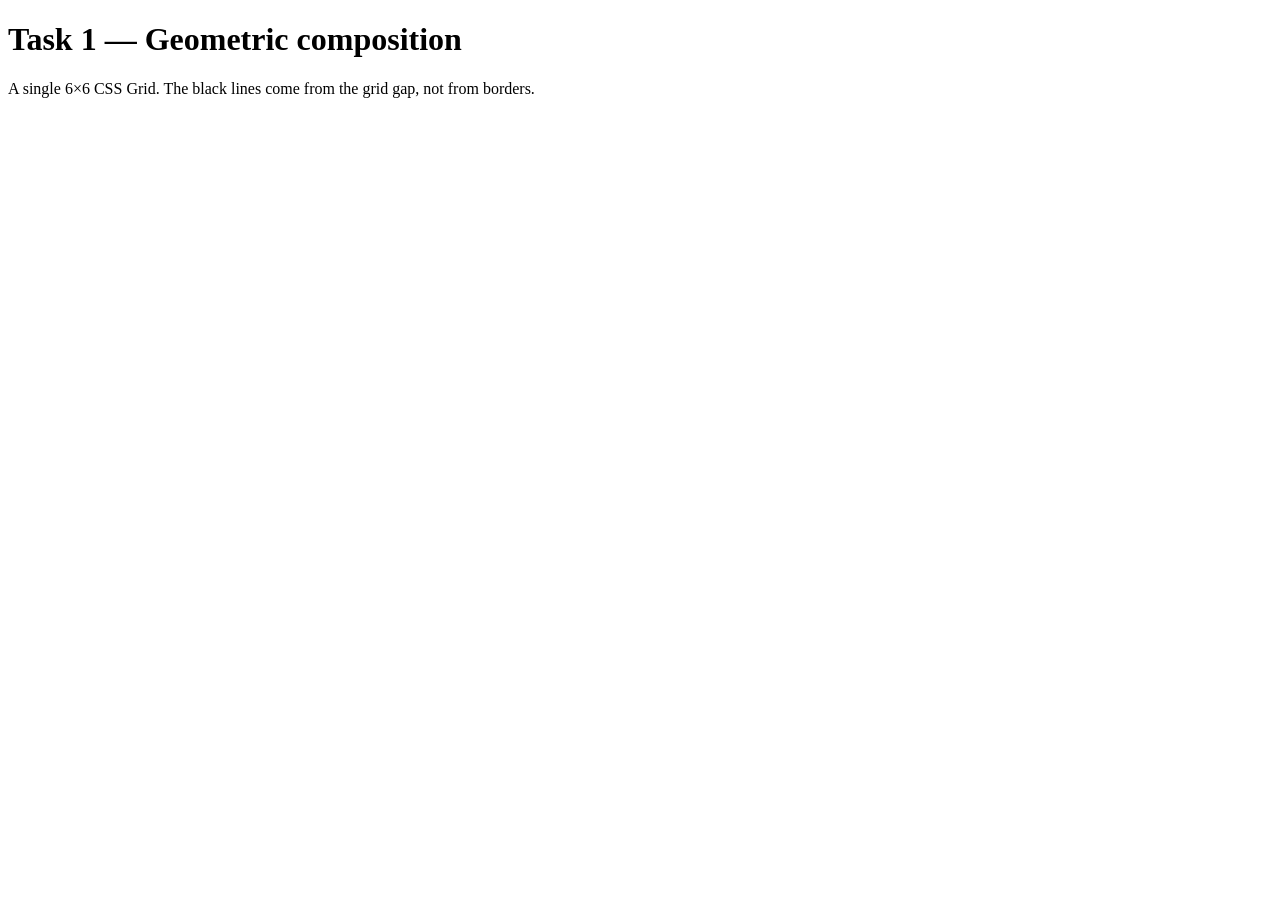
==== task1.html @ f127736e "Add files via upload" ====
<!DOCTYPE html>
<html lang="en">
<head>
  <meta charset="UTF-8" />
  <meta name="viewport" content="width=device-width, initial-scale=1.0" />
  <title>Task 1 — Geometric Composition (CSS Grid)</title>
  <link rel="stylesheet" href="styles.css" />
</head>
<body>
  <main class="page">
    <h1 class="page__title">Task 1 — Geometric composition</h1>
    <p class="page__hint">A single 6×6 CSS Grid. The black lines come from the grid gap, not from borders.</p>

    <div class="composition">
      <div class="block block--blue"></div>
      <div class="block block--strip"></div>
      <div class="block block--yellow"></div>
      <div class="block block--panel"></div>
      <div class="block block--red"></div>
      <div class="block block--black"></div>
      <div class="block block--corner"></div>
    </div>
  </main>
</body>
</html>
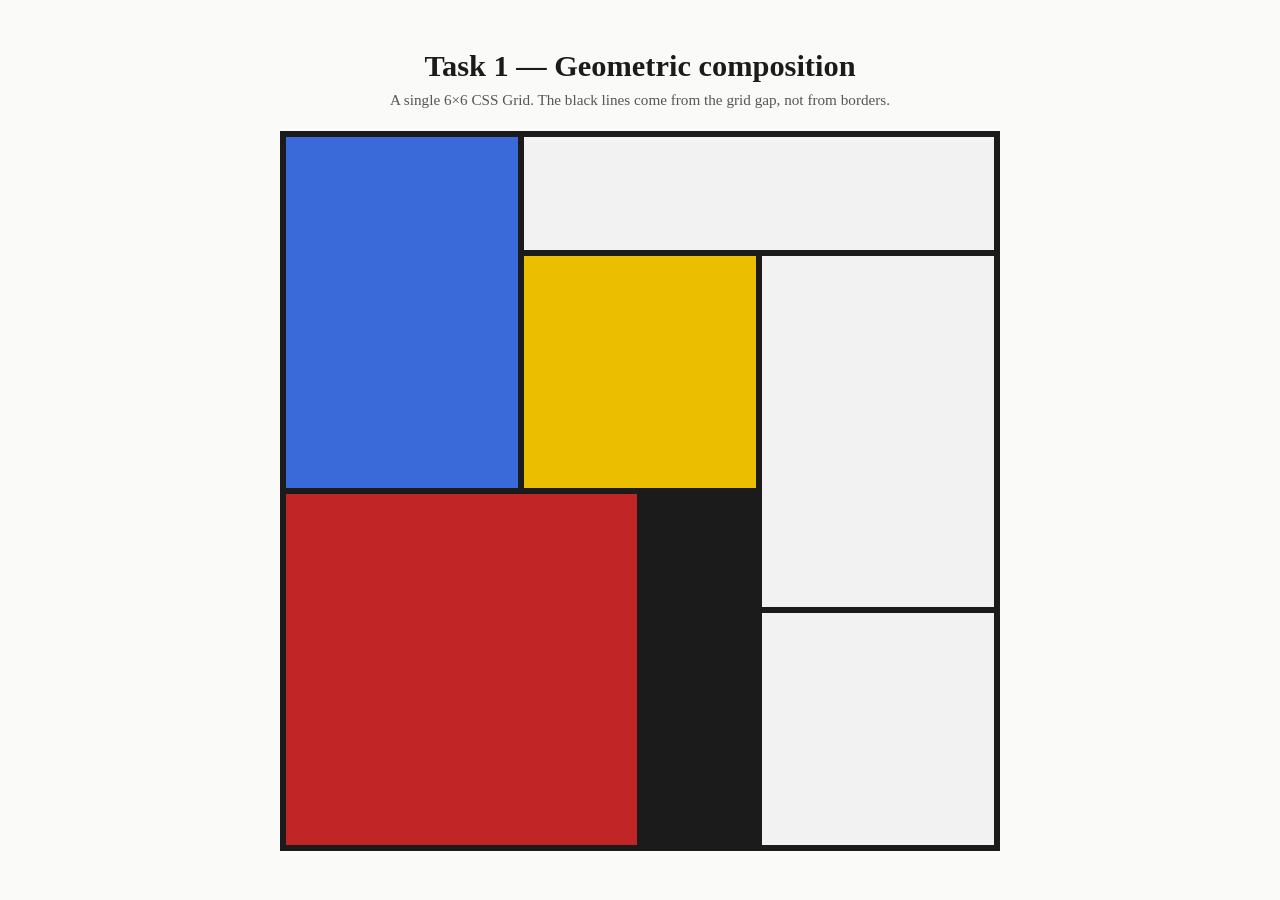
==== commit b7f375ca: "task1.html" ====
--- a/task1.html
+++ b/task1.html
@@ -4,7 +4,7 @@
   <meta charset="UTF-8" />
   <meta name="viewport" content="width=device-width, initial-scale=1.0" />
   <title>Task 1 — Geometric Composition (CSS Grid)</title>
-  <link rel="stylesheet" href="styles.css" />
+  <link rel="stylesheet" href="css/style.css" />
 </head>
 <body>
   <main class="page">
@@ -22,4 +22,4 @@
     </div>
   </main>
 </body>
-</html>+</html>
--- a/css/style.css
+++ b/css/style.css
@@ -0,0 +1,382 @@
+
+:root {
+  --ink: #1b1b1b;
+  --paper: #fafaf8;
+  --blue: #3a6ad9;
+  --yellow: #ecbe00;
+  --red: #c22526;
+  --panel: #f2f2f2;
+  --line: 6px;             
+  --font-body: "Georgia", "Times New Roman", serif;
+}
+
+* { box-sizing: border-box; }
+
+body {
+  margin: 0;
+  min-height: 100vh;
+  display: flex;
+  align-items: center;
+  justify-content: center;
+  background: var(--paper);
+  font-family: var(--font-body);
+  color: var(--ink);
+}
+
+.page {
+  width: 100%;
+  padding: 2rem;
+  display: flex;
+  flex-direction: column;
+  align-items: center;
+  gap: 0.4rem;
+}
+
+.page__title {
+  font-size: clamp(1.25rem, 2vw + 1rem, 1.9rem);
+  margin: 0;
+}
+
+.page__hint {
+  margin: 0 0 1rem;
+  color: #555;
+  font-size: 0.95rem;
+}
+
+.composition {
+  display: grid;
+  grid-template-columns: repeat(6, 1fr);
+  grid-template-rows: repeat(6, 1fr);
+  gap: var(--line);
+  background: var(--ink);              
+  border: var(--line) solid var(--ink);
+
+  
+  width: min(80vw, 80vh);
+  aspect-ratio: 1 / 1;
+
+  grid-template-areas:
+    "blue  blue  strip  strip  strip  strip"
+    "blue  blue  yellow yellow panel  panel"
+    "blue  blue  yellow yellow panel  panel"
+    "red   red   red    black  panel  panel"
+    "red   red   red    black  corner corner"
+    "red   red   red    black  corner corner";
+}
+
+.block { min-width: 0; min-height: 0; }
+
+.block--blue   { grid-area: blue;   background: var(--blue); }
+.block--strip  { grid-area: strip;  background: var(--panel); }
+.block--yellow { grid-area: yellow; background: var(--yellow); }
+.block--panel  { grid-area: panel;  background: var(--panel); }
+.block--red    { grid-area: red;    background: var(--red); }
+.block--black  { grid-area: black;  background: var(--ink); }
+.block--corner { grid-area: corner; background: var(--panel); }
+
+
+.components-page {
+  max-width: 1000px;
+  margin: 0 auto;
+  padding: 2rem 1rem;
+  display: flex;
+  flex-direction: column;
+  gap: 2.5rem;
+}
+
+.component-section {
+  background: #ffffff;
+  padding: 1.5rem;
+  border-radius: 8px;
+  box-shadow: 0 2px 8px rgba(0, 0, 0, 0.06);
+}
+
+.component-title {
+  font-size: 1.1rem;
+  font-weight: bold;
+  color: #444;
+  margin-bottom: 1rem;
+  border-bottom: 2px solid #f0f0f0;
+  padding-bottom: 0.5rem;
+}
+
+
+.btn {
+  padding: 0.6rem 1.2rem;
+  border: none;
+  background: var(--blue);
+  color: #fff;
+  border-radius: 4px;
+  cursor: pointer;
+  font-family: inherit;
+  font-size: 0.9rem;
+}
+
+.btn--outline {
+  background: transparent;
+  border: 1px solid #fff;
+  color: #fff;
+}
+
+
+.navbar {
+  display: flex;
+  align-items: center;
+  justify-content: space-between;
+  gap: 1rem;
+  background: var(--ink);
+  color: #fff;
+  padding: 0.8rem 1.2rem;
+  border-radius: 6px;
+}
+
+.navbar__logo {
+  font-weight: bold;
+  font-size: 1.2rem;
+  white-space: nowrap;
+}
+
+.navbar__links {
+  display: flex;
+  gap: 1.2rem;
+  list-style: none;
+  margin: 0;
+  padding: 0;
+}
+
+.navbar__links a {
+  color: #ccc;
+  text-decoration: none;
+}
+
+.navbar__actions {
+  display: flex;
+  gap: 0.5rem;
+  margin-left: auto; 
+}
+
+
+.card-row {
+  display: flex;
+  gap: 1.5rem;
+  align-items: stretch; 
+}
+
+.card {
+  flex: 1;
+  display: flex;
+  flex-direction: column;
+  justify-content: space-between;
+  background: var(--paper);
+  padding: 1.2rem;
+  border: 1px solid #eee;
+  border-radius: 6px;
+}
+
+.card__body {
+  margin-bottom: 1rem;
+}
+
+.card__button {
+  margin-top: auto; 
+  align-self: flex-start;
+}
+
+
+.pagination {
+  display: flex;
+  align-items: center;
+  justify-content: space-between;
+  flex-wrap: wrap; 
+  gap: 1rem;
+  padding: 0.8rem;
+  background: var(--paper);
+  border-radius: 6px;
+}
+
+.pagination__pages {
+  display: flex;
+  gap: 0.5rem;
+  align-items: center;
+}
+
+.pagination__count {
+  margin-left: auto;
+  color: #666;
+  font-size: 0.9rem;
+}
+
+
+.comment {
+  display: flex;
+  gap: 1rem;
+  align-items: flex-start;
+}
+
+.comment__avatar {
+  width: 48px;
+  height: 48px;
+  border-radius: 50%;
+  background: var(--blue);
+  color: #fff;
+  display: flex;
+  align-items: center;
+  justify-content: center;
+  font-weight: bold;
+  flex-shrink: 0; 
+}
+
+.comment__content {
+  flex: 1;
+}
+
+.comment__content h4 {
+  margin: 0 0 0.4rem 0;
+}
+
+.comment__content p {
+  margin: 0;
+  line-height: 1.4;
+}
+
+
+.pricing-table {
+  display: flex;
+  align-items: center; 
+  gap: 1.5rem;
+}
+
+.pricing-card {
+  flex: 1;
+  display: flex;
+  flex-direction: column;
+  padding: 1.5rem;
+  background: var(--paper);
+  border: 1px solid #ddd;
+  border-radius: 6px;
+}
+
+.pricing-card--featured {
+  padding: 2.2rem 1.5rem; 
+  background: #fff;
+  border: 2px solid var(--blue);
+  box-shadow: 0 4px 12px rgba(0, 0, 0, 0.1);
+}
+
+.pricing-card h3 {
+  margin-top: 0;
+}
+
+.price {
+  font-size: 1.5rem;
+  font-weight: bold;
+  color: var(--blue);
+  margin: 0.5rem 0 1rem;
+}
+
+.layout-page {
+  max-width: 1200px;
+  margin: 0 auto;
+  padding: 2rem 1rem;
+}
+
+.product-card {
+  display: flex;
+  flex-direction: column;
+  background: #ffffff;
+  border: 1px solid #e2e2e2;
+  border-radius: 8px;
+  overflow: hidden;
+}
+
+.product-card__image-wrapper {
+  background: #e9ecef;
+  display: flex;
+  align-items: center;
+  justify-content: center;
+  min-height: 120px;
+}
+
+.product-card__img-placeholder {
+  font-weight: bold;
+  color: #888;
+}
+
+.product-card__content {
+  padding: 1rem;
+  display: flex;
+  flex-direction: column;
+  gap: 0.5rem;
+  flex: 1;
+}
+
+.product-card__date {
+  font-size: 0.8rem;
+  color: #888;
+}
+
+.product-card__title {
+  font-size: 1.1rem;
+  margin: 0;
+}
+
+.product-card__desc {
+  font-size: 0.9rem;
+  color: #555;
+  margin: 0;
+}
+
+.layout-grid {
+  display: grid;
+  grid-template-columns: repeat(auto-fit, minmax(260px, 1fr));
+  gap: 1.5rem;
+}
+
+.layout-list {
+  display: flex;
+  flex-direction: column;
+  gap: 1rem;
+}
+
+.layout-list .product-card {
+  flex-direction: row;
+  align-items: center;
+}
+
+.layout-list .product-card__image-wrapper {
+  width: 120px;
+  height: 100%;
+  flex-shrink: 0;
+}
+
+.layout-list .product-card__content {
+  display: flex;
+  flex-direction: row;
+  align-items: center;
+  justify-content: space-between;
+  width: 100%;
+  gap: 1rem;
+}
+
+.layout-list .product-card__date {
+  margin-left: auto;
+  white-space: nowrap;
+}
+
+.layout-magazine {
+  display: grid;
+  grid-template-columns: repeat(auto-fit, minmax(220px, 1fr));
+  gap: 1.5rem;
+}
+
+.layout-magazine .product-card--lead {
+  grid-column: span 2;
+  grid-row: span 2;
+  background: #f8f9fa;
+  border: 2px solid var(--blue);
+}
+
+.layout-magazine .product-card--lead .product-card__title {
+  font-size: 1.5rem;
+  color: var(--blue);
+}
